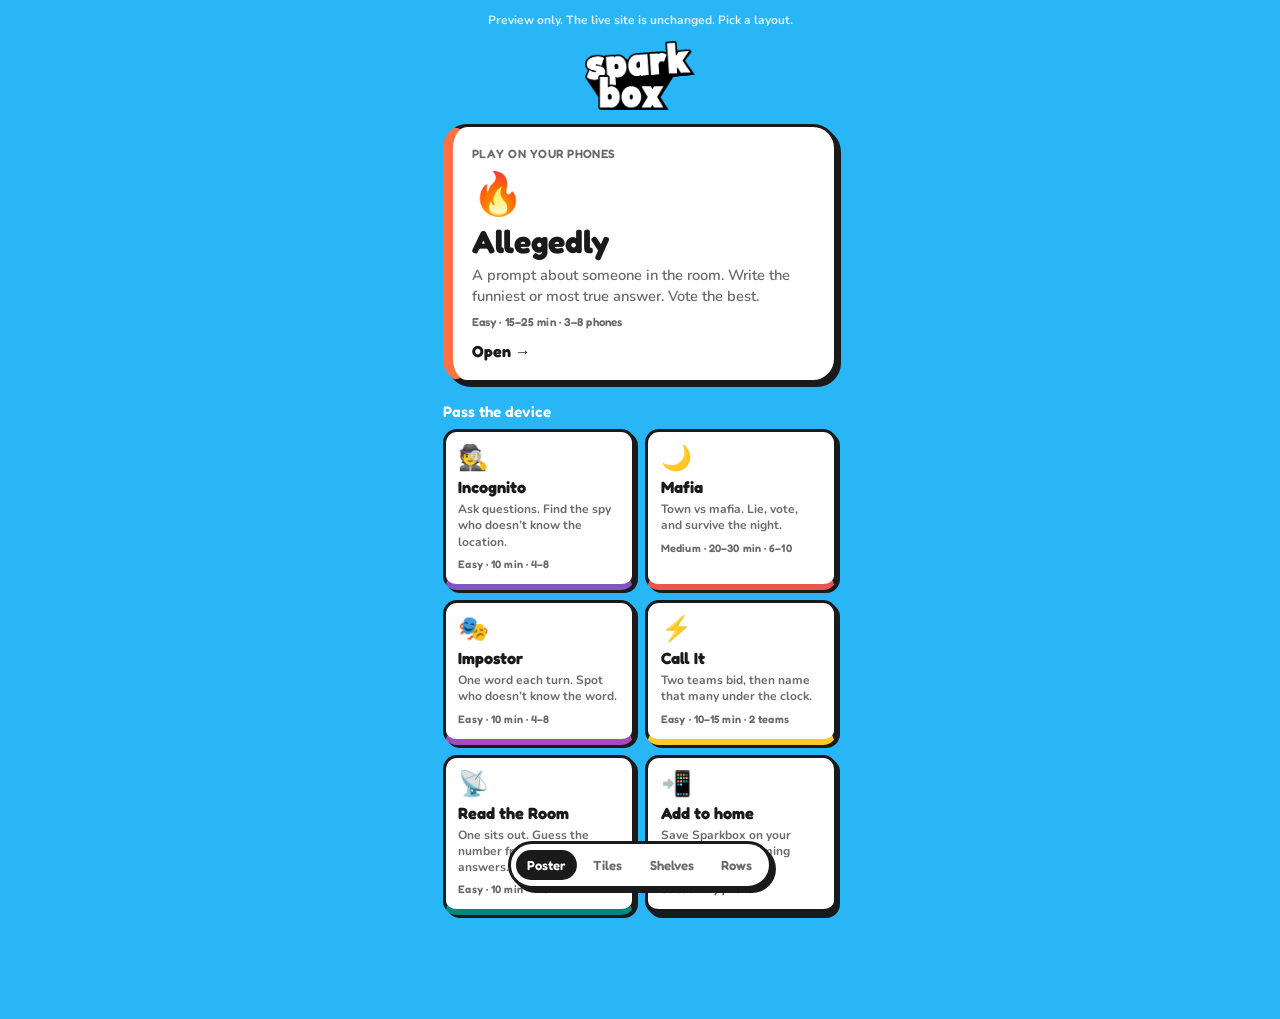
==== layout-labs.html @ 91f83f52 "Add files via upload" ====
<!DOCTYPE html>
<html lang="en">
<head>
  <meta charset="UTF-8">
  <meta name="viewport" content="width=device-width, initial-scale=1.0, user-scalable=no">
  <title>Sparkbox — layout labs</title>
  <link rel="icon" href="images/favicon.jpg" type="image/jpeg">
  <link rel="preconnect" href="https://fonts.googleapis.com">
  <link rel="preconnect" href="https://fonts.gstatic.com" crossorigin>
  <link href="https://fonts.googleapis.com/css2?family=Fredoka:wght@500;600;700&family=Nunito:wght@400;500;600;700&display=swap" rel="stylesheet">
  <link rel="stylesheet" href="css/layout-labs.css?v=2">
</head>
<body>
  <p class="labs-note">Preview only. The live site is unchanged. Pick a layout.</p>

  <nav class="labs-nav" aria-label="Layout options">
    <button type="button" class="labs-tab is-on" data-show="poster">Poster</button>
    <button type="button" class="labs-tab" data-show="tiles">Tiles</button>
    <button type="button" class="labs-tab" data-show="shelves">Shelves</button>
    <button type="button" class="labs-tab" data-show="rows">Rows</button>
  </nav>

  <!-- 1. Poster: one featured game, compact grid under it -->
  <section class="lab lab--poster is-on" id="poster">
    <header class="topbar">
      <img src="images/logo.png" alt="sparkbox" class="topbar-logo" width="120" height="75">
    </header>
    <button type="button" class="poster">
      <span class="poster-kicker">Play on your phones</span>
      <span class="poster-icon">🔥</span>
      <span class="poster-name">Allegedly</span>
      <span class="poster-desc">A prompt about someone in the room. Write the funniest or most true answer. Vote the best.</span>
      <span class="meta">Easy · 15–25 min · 3–8 phones</span>
      <span class="poster-go">Open →</span>
    </button>
    <p class="shelf-label">Pass the device</p>
    <div class="tile-grid">
      <button type="button" class="tile tile--spy">
        <span class="tile-icon">🕵️</span>
        <span class="tile-name">Incognito</span>
        <span class="tile-desc">Ask questions. Find the spy who doesn’t know the location.</span>
        <span class="meta">Easy · 10 min · 4–8</span>
      </button>
      <button type="button" class="tile tile--mafia">
        <span class="tile-icon">🌙</span>
        <span class="tile-name">Mafia</span>
        <span class="tile-desc">Town vs mafia. Lie, vote, and survive the night.</span>
        <span class="meta">Medium · 20–30 min · 6–10</span>
      </button>
      <button type="button" class="tile tile--impostor">
        <span class="tile-icon">🎭</span>
        <span class="tile-name">Impostor</span>
        <span class="tile-desc">One word each turn. Spot who doesn’t know the word.</span>
        <span class="meta">Easy · 10 min · 4–8</span>
      </button>
      <button type="button" class="tile tile--callit">
        <span class="tile-icon">⚡</span>
        <span class="tile-name">Call It</span>
        <span class="tile-desc">Two teams bid, then name that many under the clock.</span>
        <span class="meta">Easy · 10–15 min · 2 teams</span>
      </button>
      <button type="button" class="tile tile--wave">
        <span class="tile-icon">📡</span>
        <span class="tile-name">Read the Room</span>
        <span class="tile-desc">One sits out. Guess the number from three answers.</span>
        <span class="meta">Easy · 10 min · 4–8</span>
      </button>
      <button type="button" class="tile tile--install">
        <span class="tile-icon">📲</span>
        <span class="tile-name">Add to home</span>
        <span class="tile-desc">Save Sparkbox on your phone. iOS app coming soon.</span>
        <span class="meta">30 sec · any phone</span>
      </button>
    </div>
  </section>

  <!-- 2. Tiles: equal 2-up squares, tiny header -->
  <section class="lab lab--tiles" id="tiles">
    <header class="hero-mini">
      <img src="images/logo.png" alt="sparkbox" class="hero-mini-logo" width="160" height="100">
      <p>Pick a game. Pass the phone — or open Allegedly on yours.</p>
    </header>
    <div class="square-grid">
      <button type="button" class="square square--wide square--hot">
        <span class="square-icon">🔥</span>
        <span class="square-name">Allegedly</span>
        <span class="square-desc">A prompt about someone. Secret answers. Vote the funniest or most true.</span>
        <span class="meta">Easy · 15–25 min · 3–8 phones</span>
      </button>
      <button type="button" class="square square--spy">
        <span class="square-icon">🕵️</span>
        <span class="square-name">Incognito</span>
        <span class="square-desc">Ask questions. Find the spy.</span>
        <span class="meta">Easy · 10 min · 4–8</span>
      </button>
      <button type="button" class="square square--mafia">
        <span class="square-icon">🌙</span>
        <span class="square-name">Mafia</span>
        <span class="square-desc">Lie, bluff, survive the night.</span>
        <span class="meta">Medium · 20–30 min · 6–10</span>
      </button>
      <button type="button" class="square square--impostor">
        <span class="square-icon">🎭</span>
        <span class="square-name">Impostor</span>
        <span class="square-desc">One word a turn. Spot the fake.</span>
        <span class="meta">Easy · 10 min · 4–8</span>
      </button>
      <button type="button" class="square square--callit">
        <span class="square-icon">⚡</span>
        <span class="square-name">Call It</span>
        <span class="square-desc">Bid, call it, name them fast.</span>
        <span class="meta">Easy · 10–15 min · 2 teams</span>
      </button>
      <button type="button" class="square square--wave">
        <span class="square-icon">📡</span>
        <span class="square-name">Read the Room</span>
        <span class="square-desc">Guess the number from three answers.</span>
        <span class="meta">Easy · 10 min · 4–8</span>
      </button>
      <button type="button" class="square square--install">
        <span class="square-icon">📲</span>
        <span class="square-name">Add to home</span>
        <span class="square-desc">Save Sparkbox on your phone.</span>
        <span class="meta">30 sec · any phone</span>
      </button>
    </div>
  </section>

  <!-- 3. Shelves: two modes, horizontal scroller + stacked -->
  <section class="lab lab--shelves" id="shelves">
    <header class="hero-mini">
      <img src="images/logo.png" alt="sparkbox" class="hero-mini-logo" width="160" height="100">
    </header>
    <p class="shelf-label">On your phones</p>
    <button type="button" class="shelf-hero">
      <span class="shelf-hero-icon">🔥</span>
      <span class="shelf-hero-copy">
        <strong>Allegedly</strong>
        Write the rumour. Vote the one that sounds like them.
      </span>
    </button>
    <p class="shelf-label">One device</p>
    <div class="rail" tabindex="0">
      <button type="button" class="rail-card rail--spy"><span>🕵️</span><b>Incognito</b><i>Find the spy</i></button>
      <button type="button" class="rail-card rail--mafia"><span>🌙</span><b>Mafia</b><i>Survive the night</i></button>
      <button type="button" class="rail-card rail--impostor"><span>🎭</span><b>Impostor</b><i>Spot the fake</i></button>
      <button type="button" class="rail-card rail--callit"><span>⚡</span><b>Call It</b><i>Bid and name</i></button>
      <button type="button" class="rail-card rail--wave"><span>📡</span><b>Read the Room</b><i>Guess the number</i></button>
    </div>
    <button type="button" class="quiet-link">Add Sparkbox to your home screen</button>
  </section>

  <!-- 4. Rows: tight list, colour blocks, no fat cards -->
  <section class="lab lab--rows" id="rows">
    <header class="topbar topbar--split">
      <img src="images/logo.png" alt="sparkbox" class="topbar-logo" width="110" height="69">
      <span class="topbar-tag">Tonight</span>
    </header>
    <ul class="row-list">
      <li>
        <button type="button" class="row row--hot">
          <span class="row-swatch"></span>
          <span class="row-icon">🔥</span>
          <span class="row-copy"><b>Allegedly</b><i>Phones · funniest or most true</i></span>
        </button>
      </li>
      <li>
        <button type="button" class="row row--spy">
          <span class="row-swatch"></span>
          <span class="row-icon">🕵️</span>
          <span class="row-copy"><b>Incognito</b><i>Who’s the spy?</i></span>
        </button>
      </li>
      <li>
        <button type="button" class="row row--mafia">
          <span class="row-swatch"></span>
          <span class="row-icon">🌙</span>
          <span class="row-copy"><b>Mafia</b><i>Lie, bluff, survive</i></span>
        </button>
      </li>
      <li>
        <button type="button" class="row row--impostor">
          <span class="row-swatch"></span>
          <span class="row-icon">🎭</span>
          <span class="row-copy"><b>Impostor</b><i>One word each turn</i></span>
        </button>
      </li>
      <li>
        <button type="button" class="row row--callit">
          <span class="row-swatch"></span>
          <span class="row-icon">⚡</span>
          <span class="row-copy"><b>Call It</b><i>Bid, then name them</i></span>
        </button>
      </li>
      <li>
        <button type="button" class="row row--wave">
          <span class="row-swatch"></span>
          <span class="row-icon">📡</span>
          <span class="row-copy"><b>Read the Room</b><i>Guess the shared number</i></span>
        </button>
      </li>
    </ul>
    <button type="button" class="quiet-link">Add to home screen</button>
  </section>

  <script>
    const tabs = document.querySelectorAll('.labs-tab');
    const labs = document.querySelectorAll('.lab');
    tabs.forEach(tab => {
      tab.addEventListener('click', () => {
        tabs.forEach(t => t.classList.toggle('is-on', t === tab));
        labs.forEach(lab => lab.classList.toggle('is-on', lab.id === tab.dataset.show));
        window.scrollTo(0, 0);
      });
    });
  </script>
</body>
</html>
---- css/layout-labs.css ----
:root {
  --cyan: #29B6F6;
  --ink: #1a1a1a;
  --ink-soft: rgba(26, 26, 26, 0.65);
  --white: #ffffff;
  --shadow: 4px 4px 0 var(--ink);
  --shadow-sm: 3px 3px 0 var(--ink);
  --radius: 20px;
  --radius-sm: 14px;
  --font-display: 'Fredoka', sans-serif;
  --font-body: 'Nunito', sans-serif;
  --hot: #FF7043;
  --spy: #7E57C2;
  --mafia: #EF5350;
  --impostor: #AB47BC;
  --callit: #FFCA28;
  --wave: #00897B;
  --install: #29B6F6;
}

*, *::before, *::after { box-sizing: border-box; margin: 0; padding: 0; }

html { -webkit-tap-highlight-color: transparent; }

body {
  font-family: var(--font-body);
  background: var(--cyan);
  color: var(--ink);
  min-height: 100dvh;
  max-width: 430px;
  margin: 0 auto;
  padding: 0.75rem 1.1rem 6.5rem;
}

button {
  font: inherit;
  color: inherit;
  cursor: pointer;
  border: none;
  background: none;
  text-align: left;
}

.labs-note {
  font-size: 0.75rem;
  font-weight: 700;
  color: rgba(255, 255, 255, 0.85);
  text-align: center;
  margin-bottom: 0.65rem;
}

.labs-nav {
  position: fixed;
  left: 50%;
  bottom: calc(0.7rem + env(safe-area-inset-bottom));
  transform: translateX(-50%);
  z-index: 20;
  display: flex;
  gap: 0.3rem;
  padding: 0.35rem;
  background: var(--white);
  border: 3px solid var(--ink);
  border-radius: 999px;
  box-shadow: var(--shadow);
}

.labs-tab {
  font-family: var(--font-display);
  font-size: 0.82rem;
  font-weight: 600;
  padding: 0.45rem 0.7rem;
  border-radius: 999px;
  color: var(--ink-soft);
}

.labs-tab.is-on {
  background: var(--ink);
  color: var(--white);
}

.lab { display: none; }
.lab.is-on { display: block; }

.topbar {
  display: flex;
  justify-content: center;
  padding: 0.15rem 0 0.9rem;
}

.topbar--split {
  justify-content: space-between;
  align-items: center;
}

.topbar-logo {
  display: block;
  width: 110px;
  height: auto;
}

.topbar-tag {
  font-family: var(--font-display);
  font-size: 0.78rem;
  font-weight: 600;
  background: var(--white);
  border: 3px solid var(--ink);
  box-shadow: var(--shadow-sm);
  border-radius: 999px;
  padding: 0.25rem 0.7rem;
}

.hero-mini {
  text-align: center;
  padding: 0.2rem 0 1.1rem;
}

.hero-mini-logo {
  width: 150px;
  height: auto;
  margin: 0 auto 0.55rem;
  display: block;
}

.hero-mini p {
  font-size: 0.9rem;
  font-weight: 700;
  color: rgba(255, 255, 255, 0.95);
  line-height: 1.4;
  max-width: 16rem;
  margin: 0 auto;
}

.shelf-label {
  font-family: var(--font-display);
  font-size: 0.95rem;
  font-weight: 600;
  color: var(--white);
  margin: 0.35rem 0 0.55rem;
}

/* Poster */
.poster {
  display: flex;
  flex-direction: column;
  width: 100%;
  padding: 1.15rem 1.2rem 1.2rem;
  background: var(--white);
  border: 3px solid var(--ink);
  border-radius: 24px;
  box-shadow: var(--shadow);
  border-left: 10px solid var(--hot);
  margin-bottom: 1.15rem;
}

.poster-kicker {
  font-family: var(--font-display);
  font-size: 0.75rem;
  font-weight: 600;
  letter-spacing: 0.04em;
  text-transform: uppercase;
  color: var(--ink-soft);
}

.poster-icon { font-size: 2.6rem; margin: 0.35rem 0 0.15rem; }
.poster-name {
  font-family: var(--font-display);
  font-size: 2rem;
  font-weight: 700;
  line-height: 1;
}
.poster-desc {
  margin-top: 0.45rem;
  font-size: 0.92rem;
  font-weight: 600;
  color: var(--ink-soft);
  line-height: 1.4;
}
.poster-go {
  margin-top: 0.7rem;
  font-family: var(--font-display);
  font-weight: 700;
  font-size: 1rem;
}

.meta {
  display: block;
  margin-top: 0.55rem;
  font-family: var(--font-display);
  font-size: 0.72rem;
  font-weight: 600;
  letter-spacing: 0.01em;
  color: var(--ink-soft);
  line-height: 1.3;
}

.tile-grid {
  display: grid;
  grid-template-columns: 1fr 1fr;
  gap: 0.65rem;
}

.tile {
  display: flex;
  flex-direction: column;
  align-items: flex-start;
  padding: 0.85rem 0.8rem 0.8rem;
  background: var(--white);
  border: 3px solid var(--ink);
  border-radius: var(--radius-sm);
  box-shadow: var(--shadow-sm);
}

.tile-icon { font-size: 1.55rem; line-height: 1; }
.tile-name {
  font-family: var(--font-display);
  font-size: 1.02rem;
  font-weight: 700;
  margin-top: 0.4rem;
}
.tile-desc {
  margin-top: 0.25rem;
  font-size: 0.75rem;
  font-weight: 700;
  color: var(--ink-soft);
  line-height: 1.35;
}
.tile .meta { margin-top: 0.45rem; font-size: 0.68rem; }
.tile--spy { border-bottom: 6px solid var(--spy); }
.tile--mafia { border-bottom: 6px solid var(--mafia); }
.tile--impostor { border-bottom: 6px solid var(--impostor); }
.tile--callit { border-bottom: 6px solid var(--callit); }
.tile--wave { border-bottom: 6px solid var(--wave); }
.tile--install { border-bottom: 6px solid var(--ink); }

/* Squares */
.square-grid {
  display: grid;
  grid-template-columns: 1fr 1fr;
  gap: 0.7rem;
}

.square {
  display: flex;
  flex-direction: column;
  justify-content: flex-start;
  padding: 0.9rem 0.85rem 0.85rem;
  min-height: 0;
  background: var(--white);
  border: 3px solid var(--ink);
  border-radius: var(--radius);
  box-shadow: var(--shadow);
}

.square--wide {
  grid-column: 1 / -1;
}

.square-icon { font-size: 1.7rem; line-height: 1; margin-bottom: 0.3rem; }
.square-name {
  font-family: var(--font-display);
  font-size: 1.12rem;
  font-weight: 700;
}
.square-desc {
  margin-top: 0.25rem;
  font-size: 0.78rem;
  font-weight: 700;
  color: var(--ink-soft);
  line-height: 1.35;
}
.square .meta { margin-top: 0.5rem; }

.square--hot { background: #FFF3EE; }
.square--spy { background: #F3EEFA; }
.square--mafia { background: #FFEBEE; }
.square--impostor { background: #F8EAF9; }
.square--callit { background: #FFF8E1; }
.square--wave { background: #E0F2F1; }
.square--install { background: #E1F5FE; }

/* Shelves */
.shelf-hero {
  display: flex;
  align-items: center;
  gap: 0.9rem;
  width: 100%;
  padding: 1.1rem 1rem;
  background: var(--white);
  border: 3px solid var(--ink);
  border-radius: var(--radius);
  box-shadow: var(--shadow);
  margin-bottom: 1.25rem;
}

.shelf-hero-icon { font-size: 2.4rem; }
.shelf-hero-copy {
  font-size: 0.88rem;
  font-weight: 600;
  color: var(--ink-soft);
  line-height: 1.4;
}
.shelf-hero-copy strong {
  display: block;
  font-family: var(--font-display);
  font-size: 1.35rem;
  font-weight: 700;
  color: var(--ink);
  margin-bottom: 0.15rem;
}

.rail {
  display: flex;
  gap: 0.7rem;
  overflow-x: auto;
  padding: 0.15rem 0 0.85rem;
  margin: 0 -1.1rem;
  padding-left: 1.1rem;
  padding-right: 1.1rem;
  scroll-snap-type: x mandatory;
  -webkit-overflow-scrolling: touch;
}

.rail::-webkit-scrollbar { display: none; }

.rail-card {
  flex: 0 0 148px;
  scroll-snap-align: start;
  display: flex;
  flex-direction: column;
  align-items: flex-start;
  gap: 0.2rem;
  padding: 0.95rem 0.85rem 1rem;
  background: var(--white);
  border: 3px solid var(--ink);
  border-radius: var(--radius-sm);
  box-shadow: var(--shadow-sm);
  min-height: 148px;
}

.rail-card span { font-size: 1.7rem; }
.rail-card b {
  font-family: var(--font-display);
  font-size: 1.02rem;
  font-weight: 700;
  margin-top: 0.35rem;
}
.rail-card i {
  font-style: normal;
  font-size: 0.75rem;
  font-weight: 700;
  color: var(--ink-soft);
}

.rail--spy { border-top: 8px solid var(--spy); }
.rail--mafia { border-top: 8px solid var(--mafia); }
.rail--impostor { border-top: 8px solid var(--impostor); }
.rail--callit { border-top: 8px solid var(--callit); }
.rail--wave { border-top: 8px solid var(--wave); }

.quiet-link {
  display: block;
  width: 100%;
  text-align: center;
  margin-top: 0.85rem;
  font-family: var(--font-display);
  font-size: 0.92rem;
  font-weight: 600;
  color: var(--white);
  text-decoration: underline;
  text-underline-offset: 3px;
}

/* Rows */
.row-list { list-style: none; display: flex; flex-direction: column; gap: 0.55rem; }

.row {
  display: flex;
  align-items: center;
  gap: 0.7rem;
  width: 100%;
  padding: 0.7rem 0.85rem 0.7rem 0;
  background: var(--white);
  border: 3px solid var(--ink);
  border-radius: 16px;
  box-shadow: var(--shadow-sm);
  overflow: hidden;
}

.row-swatch {
  width: 10px;
  align-self: stretch;
  margin: -0.7rem 0;
}

.row-icon { font-size: 1.45rem; width: 1.8rem; text-align: center; }
.row-copy { display: flex; flex-direction: column; min-width: 0; }
.row-copy b {
  font-family: var(--font-display);
  font-size: 1.08rem;
  font-weight: 700;
}
.row-copy i {
  font-style: normal;
  font-size: 0.75rem;
  font-weight: 700;
  color: var(--ink-soft);
}

.row--hot .row-swatch { background: var(--hot); }
.row--spy .row-swatch { background: var(--spy); }
.row--mafia .row-swatch { background: var(--mafia); }
.row--impostor .row-swatch { background: var(--impostor); }
.row--callit .row-swatch { background: var(--callit); }
.row--wave .row-swatch { background: var(--wave); }
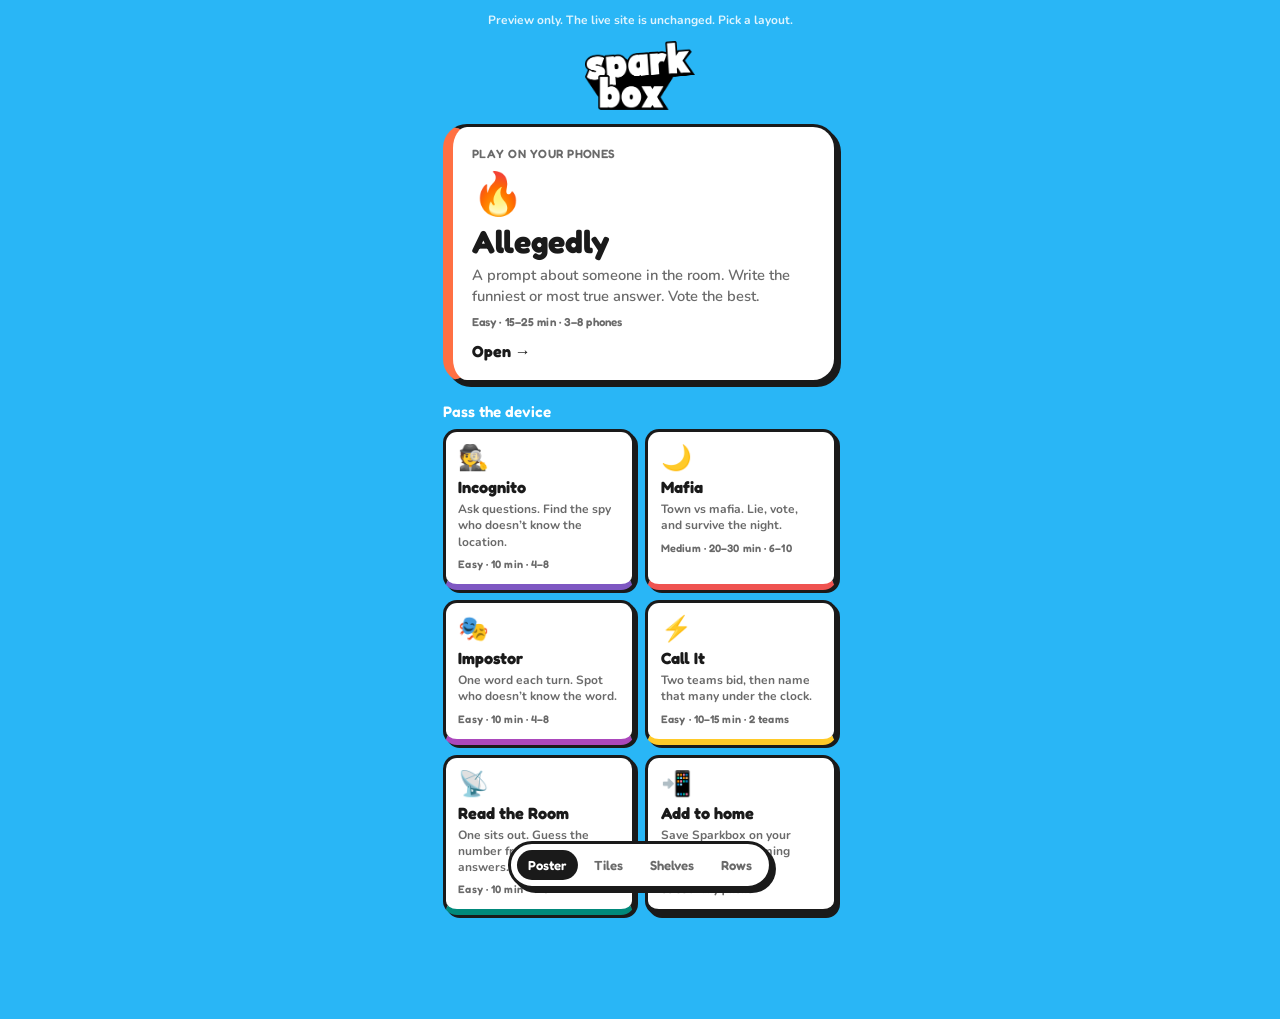
==== commit 8f34e9ab: "Add files via upload" ====
--- a/layout-labs.html
+++ b/layout-labs.html
@@ -3,7 +3,7 @@
 <head>
   <meta charset="UTF-8">
   <meta name="viewport" content="width=device-width, initial-scale=1.0, user-scalable=no">
-  <title>Sparkbox — layout labs</title>
+  <title>Sparkbox - layout labs</title>
   <link rel="icon" href="images/favicon.jpg" type="image/jpeg">
   <link rel="preconnect" href="https://fonts.googleapis.com">
   <link rel="preconnect" href="https://fonts.gstatic.com" crossorigin>
@@ -78,7 +78,7 @@
   <section class="lab lab--tiles" id="tiles">
     <header class="hero-mini">
       <img src="images/logo.png" alt="sparkbox" class="hero-mini-logo" width="160" height="100">
-      <p>Pick a game. Pass the phone — or open Allegedly on yours.</p>
+      <p>Pick a game. Pass the phone, or open Allegedly on yours.</p>
     </header>
     <div class="square-grid">
       <button type="button" class="square square--wide square--hot">
